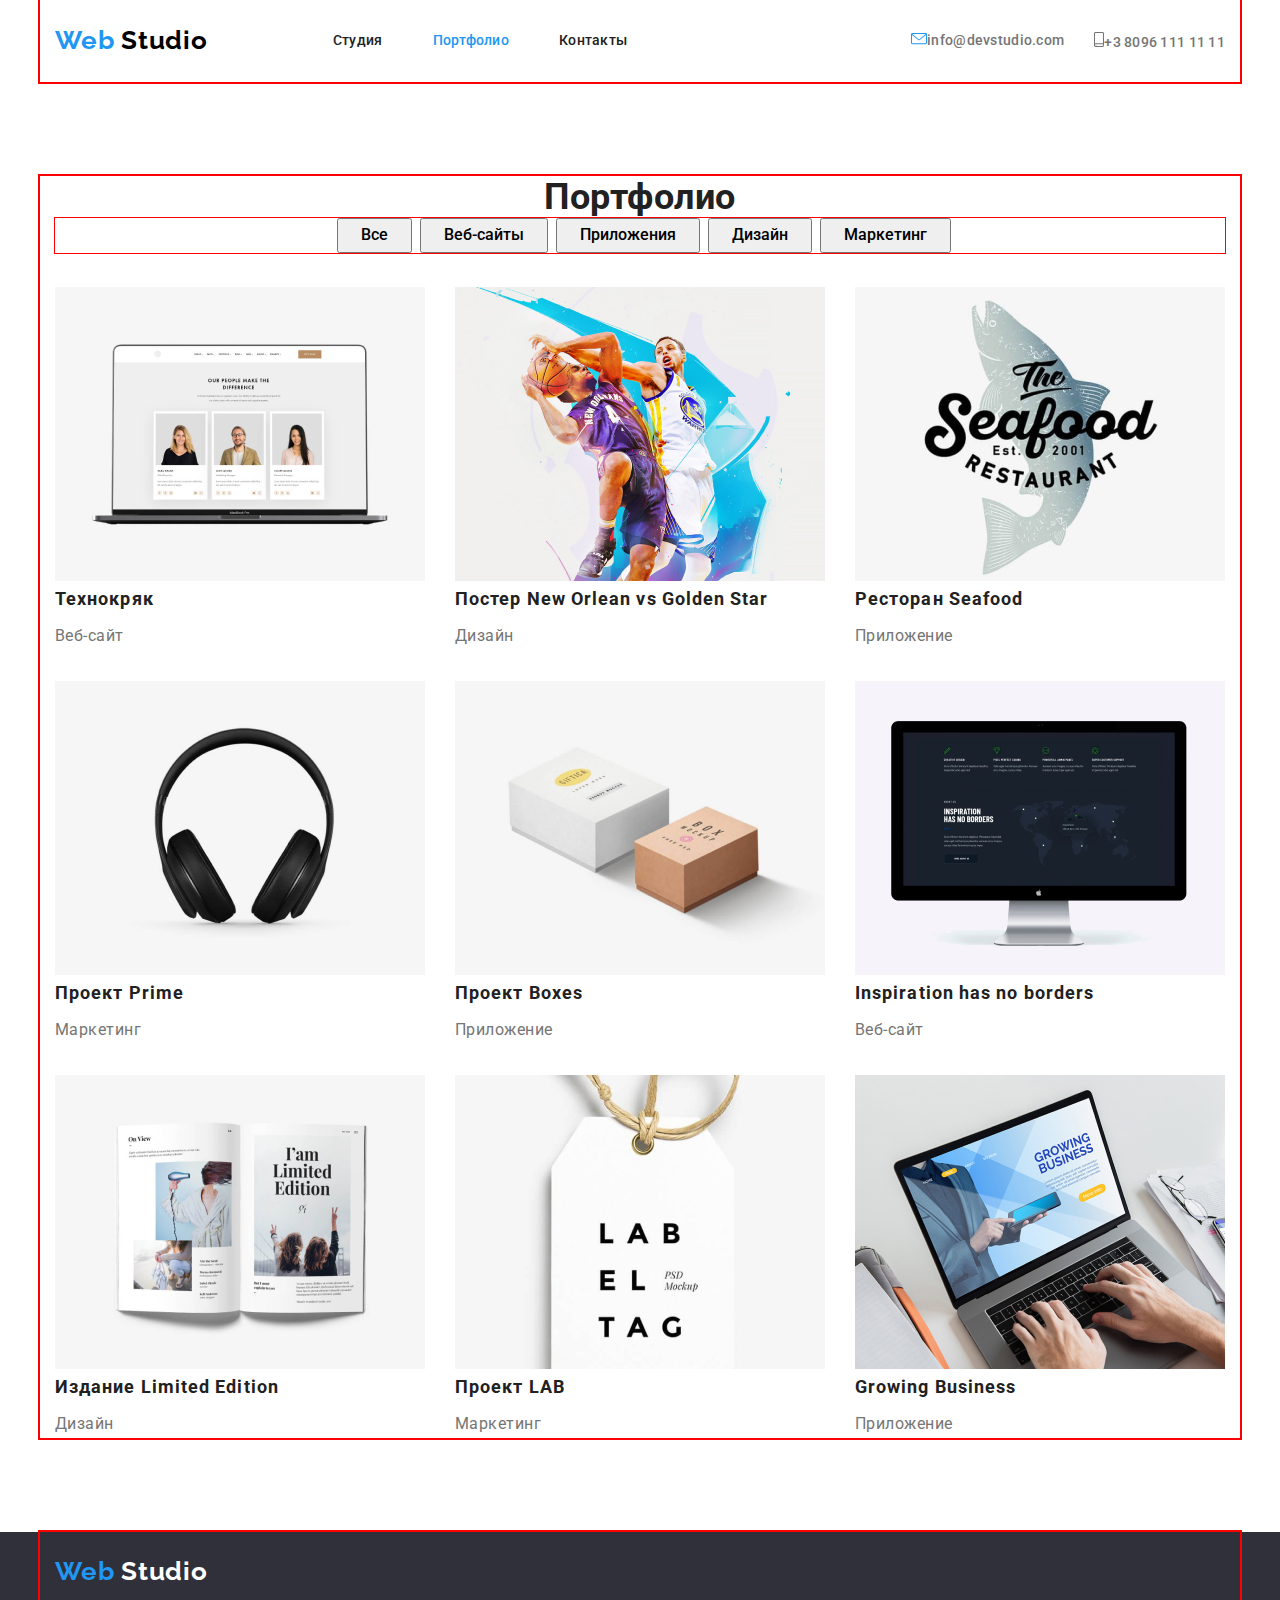
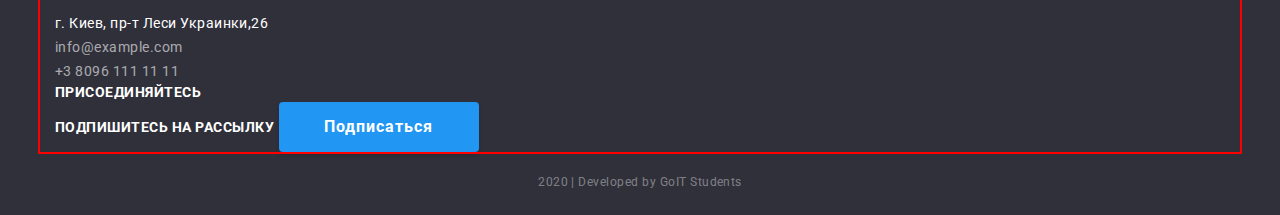
==== portfolio.html @ f2bb70b3 "flex-up-to-footer" ====
<!DOCTYPE html>
<html lang="en">
  <head>
    <meta charset="UTF-8" />
    <meta name="viewport" content="width=device-width, initial-scale=1.0" />
    <title>Portfolio</title>
    <link
      href="https://fonts.googleapis.com/css2?family=Raleway:wght@700&family=Roboto:wght@400;500;700;900&display=swap"
      rel="stylesheet"
    />
    <link
      rel="stylesheet"
      href="https://cdnjs.cloudflare.com/ajax/libs/modern-normalize/0.6.0/modern-normalize.min.css"
    />
    <link rel="stylesheet" href="./css/styles.css" />
  </head>
  <body class="page">
    <!--Header-->
    <header>
      <nav class="container main-nav section">
        <a href="./" class="logo">
          <span class="logo-blue">Web</span>
          <span class="logo-black">Studio</span></a
        >
        <ul class="site-nav">
          <li class="item"><a href="./index.html" class="link">Студия</a></li>
          <li class="item">
            <a href="./portfolio.html" class="link current">Портфолио</a>
          </li>
          <li class="item"><a href="" class="link">Контакты</a></li>
        </ul>
        <ul class="auth-nav list">
          <li class="item">
            <a href="mailto:info@devstudio.com" class="link"
              ><img
                src="./img/envelope.svg"
                alt="envepole"
              />info@devstudio.com</a
            >
          </li>
          <li class="item">
            <a href="tel:+380961111111" class="link"
              ><img src="./img/smartphone.svg" alt="smartphone" />+3 8096 111 11
              11</a
            >
          </li>
        </ul>
      </nav>
    </header>
    <main>
      <section class="section">
        <div class="container">
          <h1 class="section-title hidden-title">Портфолио</h1>
          <!--Фильтр-->
          <div class="filter">
            <ul class="list filter-list">
              <li class="filter-list-item">
                <button class="button-portfolio" type="button">Все</button>
              </li>
              <li class="filter-list-item">
                <button class="button-portfolio" type="button">
                  Веб-сайты
                </button>
              </li>
              <li class="filter-list-item">
                <button class="button-portfolio" type="button">
                  Приложения
                </button>
              </li>
              <li class="filter-list-item">
                <button class="button-portfolio" type="button">Дизайн</button>
              </li>
              <li class="filter-list-item">
                <button class="button-portfolio" type="button">
                  Маркетинг
                </button>
              </li>
            </ul>
          </div>

          <!--Проекты-->

          <ul class="list flex-box">
            <li class="flex-element">
              <a class="none" href=""
                ><img
                  class="img"
                  src="./img/technokryak.jpg"
                  alt="Веб-сайт Технокряк"
                  width="370"
                  height="294"
                />
                <h2 class="list-title">Технокряк</h2>
                <p class="slide-description">Веб-сайт</p>

                <p class="slide-text">
                  Технокряк это современная площадка распространения
                  коронавируса. Компании используют эту платформу для цифрового
                  шпионажа и атак на защищённые сервера конкурентов.
                </p>
              </a>
            </li>
            <li class="flex-element">
              <a class="none" href=""
                ><img
                  class="img"
                  src="./img/golden-star.jpg"
                  alt="Дизайн постера New Orlean vs
                                  Golden Star"
                  width="370"
                  height="294"
                />
                <h2 class="list-title">Постер New Orlean vs Golden Star</h2>
                <p class="slide-description">Дизайн</p>
                <p class="slide-text">
                  Технокряк это современная площадка распространения
                  коронавируса. Компании используют эту платформу для цифрового
                  шпионажа и атак на защищённые сервера конкурентов.
                </p>
              </a>
            </li>
            <li class="flex-element">
              <a class="none" href=""
                ><img
                  class="img"
                  src="./img/seafood.jpg"
                  alt="Приложение для ресторана 
                                  Seafood"
                  width="370"
                  height="294"
                />
                <h2 class="list-title">Ресторан Seafood</h2>
                <p class="slide-description">Приложение</p>
                <p class="slide-text">
                  Технокряк это современная площадка распространения
                  коронавируса. Компании используют эту платформу для цифрового
                  шпионажа и атак на защищённые сервера конкурентов.
                </p>
              </a>
            </li>
            <li class="flex-element">
              <a class="none" href=""
                ><img
                  class="img"
                  src="./img/prime.jpg"
                  alt="Маркетинг для проекта Prime"
                  width="370"
                  height="294"
                />
                <h2 class="list-title">Проект Prime</h2>
                <p class="slide-description">Маркетинг</p>
                <p class="slide-text">
                  Технокряк это современная площадка распространения
                  коронавируса. Компании используют эту платформу для цифрового
                  шпионажа и атак на защищённые сервера конкурентов.
                </p>
              </a>
            </li>
            <li class="flex-element">
              <a class="none" href=""
                ><img
                  class="img"
                  src="./img/boxes.jpg"
                  alt="Приложение Boxes"
                  width="370"
                  height="294"
                />
                <h2 class="list-title">Проект Boxes</h2>
                <p class="slide-description">Приложение</p>
                <p class="slide-text">
                  Технокряк это современная площадка распространения
                  коронавируса. Компании используют эту платформу для цифрового
                  шпионажа и атак на защищённые сервера конкурентов.
                </p>
              </a>
            </li>
            <li class="flex-element">
              <a class="none" href=""
                ><img
                  class="img"
                  src="./img/inspiration.jpg"
                  alt="Веб-сайт Inspiration has no
                                borders"
                  width="370"
                  height="294"
                />
                <h2 class="list-title">Inspiration has no borders</h2>
                <p class="slide-description">Веб-сайт</p>
                <p class="slide-text">
                  Технокряк это современная площадка распространения
                  коронавируса. Компании используют эту платформу для цифрового
                  шпионажа и атак на защищённые сервера конкурентов.
                </p>
              </a>
            </li>
            <li class="flex-element">
              <a class="none" href=""
                ><img
                  class="img"
                  src="./img/limited-edition.jpg"
                  alt="Дизайн издания Limited
                                Edition"
                  width="370"
                  height="294"
                />
                <h2 class="list-title">Издание Limited Edition</h2>
                <p class="slide-description">Дизайн</p>
                <p class="slide-text">
                  Технокряк это современная площадка распространения
                  коронавируса. Компании используют эту платформу для цифрового
                  шпионажа и атак на защищённые сервера конкурентов.
                </p>
              </a>
            </li>
            <li class="flex-element">
              <a class="none" href=""
                ><img
                  class="img"
                  src="./img/lab.jpg"
                  alt="Маркетинг проекта LAB"
                  width="370"
                  height="294"
                />
                <h2 class="list-title">Проект LAB</h2>
                <p class="slide-description">Маркетинг</p>
                <p class="slide-text">
                  Технокряк это современная площадка распространения
                  коронавируса. Компании используют эту платформу для цифрового
                  шпионажа и атак на защищённые сервера конкурентов.
                </p>
              </a>
            </li>
            <li class="flex-element">
              <a class="none" href=""
                ><img
                  class="img"
                  src="./img/growing-business.jpg"
                  alt="Приложение Growing
                                Busines"
                  width="370"
                  height="294"
                />
                <h2 class="list-title">Growing Business</h2>
                <p class="slide-description">Приложение</p>
                <p class="slide-text">
                  Технокряк это современная площадка распространения
                  коронавируса. Компании используют эту платформу для цифрового
                  шпионажа и атак на защищённые сервера конкурентов.
                </p>
              </a>
            </li>
          </ul>
        </div>
      </section>
    </main>
    <footer class="footer">
      <div class="container small-margin">
        <ul class="list">
          <li>
            <a class="logo none" href="./">
              <span class="logo-blue">Web</span>
              <span class="logo-white">Studio</span></a
            >
          </li>
          <li>
            <address class="address">г. Киев, пр-т Леси Украинки,26</address>
          </li>
          <li>
            <a href="mailto:info@example.com" class="link-in-footer"
              >info@example.com</a
            >
          </li>
          <li>
            <a href="tel:+380961111111" class="link-in-footer"
              >+3 8096 111 11 11</a
            >
          </li>
        </ul>

        <ul class="list">
          <li><b class="footer-list-title">Присоединяйтесь</b></li>
          <li>
            <ul class="list">
              <li><a href="" aria-label="Instagramm link"></a></li>
              <li><a href="" aria-label="Twitter link"></a></li>
              <li><a href="" aria-label="Facebook link"></a></li>
              <li><a href="" aria-label="linkedin link"></a></li>
            </ul>
          </li>
        </ul>
        <b class="footer-list-title">Подпишитесь на рассылку</b>

        <a href="" class="button">Подписаться</a>
      </div>
      <p class="footer-footer">2020 &verbar; Developed by GoIT Students</p>
    </footer>
  </body>
</html>
---- css/styles.css ----
/* html {
  box-sizing: border-box;
}
*,
*::before,
*::after {
  box-sizing: inherit;
} */

/*заголовки цвет color: #212121;*/
/*абзацы цвет текста color: #757575;*/
/*основной акцент color: #2196F3;*/
/* вторичный цвет фона #F5F4FA */
/*в футере (+чем мы занимаемся) основной  color: #FFFFFF;*/
/*цвет ссылок в футере color: rgba(255, 255, 255, 0.6);*/
/*футер футера text color: rgba(255, 255, 255, 0.4);*/
/*footer background #2F303A;*/
/* conteiner width 1200 */
/* gutter 30 */

:root {
  --main-text-color: #757575;
  --title-text-color: #212121;
  --accent-color: #2196f3;
  --dark-background-main-color: rgba(255, 255, 255, 0.6);
  --link-in-footer-color: rgba(255, 255, 255, 0.6);
  --footer-footer-color: rgba(255, 255, 255, 0.4);
  --white-color: #ffffff;
  --footer-background: #2f303a;
  --sec-bg-color: #f5f4fa;
}

/*оформление списков*/
.list {
  margin: 0;
  padding: 0;
  list-style: none;
}
.container {
  width: 1200px;
  margin-left: auto;
  margin-right: auto;
  padding-left: 15px;
  padding-right: 15px;
  outline: 2px solid red;
}
.section {
  margin-bottom: 94px;
}
.container.small-margin {
  margin-bottom: 18px;
}
.page {
  background-color: var(--white-color);
  color: var(--main-text-color);
  font-family: Roboto, sans-serif;
  letter-spacing: 0.03em;
}
.section.sec-bg-color {
  background-color: var(--sec-bg-color);
}

/*ссылка без подчекркивания*/
/*a {
  text-decoration: none;
  color: inherit;
}*/


/* Header */
.main-nav {
  display: flex;
  align-items: center;
  
}
/*logo*/
.logo {
  display: block;
  padding-top: 24px;
  padding-bottom: 24px;
 
  font-family: Raleway, sans-serif;
  font-weight: 700;
  font-size: 26px;
  line-height: 1.2;
  letter-spacing: 0.03em;
  text-decoration: none;
}
.logo-blue {
  color: var(--accent-color);
}
.logo-black {
  color: #000000;
}
.logo-white {
  color: var(--white-color);
}
.logo-black:hover,
.logo-black:focus,
.logo-white:hover,
.logo-white:focus,
.link-in-footer:hover,
.link-in-footer:focus {
  color: var(--accent-color);
}
.logo-blue:hover,
.logo-blue:focus {
  color: #000000;
}

/*nav*/

.site-nav {
  display:flex;
  list-style: none;
  margin-left: 85px;
  margin-top: 0px;
  margin-bottom: 0px;
  }
.site-nav .item + .item {
  margin-left: 50px;
   
}
.site-nav .link {
  display: block;
  padding-top: 32px;
  padding-bottom: 32px;
 

  color: var(--title-text-color);
  font-weight: 500;
  font-size: 14px;
  line-height: 1.14;
  letter-spacing: 0.02em;
  text-decoration: none;
 }

.auth-nav {
  display: flex;
  margin-left: auto;
  
}
.auth-nav .item + .item {
  margin-left: 30px;
}
.auth-nav .link {
  display: block;
  padding-top: 32px;
  padding-bottom: 32px;

  color: var(--main-text-color);
  font-weight: 500;
  font-size: 14px;
  line-height: 1.14x;
  letter-spacing: 0.02em;
  text-decoration: none;
}
.site-nav .link:hover,
.site-nav .link:focus,
.auth-nav .link:hover,
.auth-nav .link:focus {
  color: var(--accent-color);
}
.site-nav .link.current {
  color: var(--accent-color);
}

/*footer*/
.footer {
  background-color: var(--footer-background);
}
.address {
  color: var(--white-color);
  font-size: 14px;
  line-height: 1.71;
  font-style: inherit;
}
.link-in-footer {
  color: var(--link-in-footer-color);
  font-size: 14px;
  line-height: 1.71;
  text-decoration: none;
}
.footer-list-title {
  color: var(--white-color);
  font-weight: 700;
  font-size: 14px;
  line-height: 1.14;
  text-transform: uppercase;
}
.footer-footer {
  margin-top: 0;
  margin-bottom: 0;
  padding-bottom: 21px;

  color: var(--footer-footer-color);
  font-size: 12px;
  line-height: 2;
  text-align: center;
}

/* img */
.img {  
  display: block
}

/*Стили для index.html*/

/*hero*/
.hero {
  text-align: center;
}
.hero-title {
  margin-top: 0;
  margin-bottom: 30px;

  color: var(--white-color);
  font-weight: 900;
  font-size: 44px;
  line-height: 1.36;
  letter-spacing: 0.06em;
  text-transform: uppercase;
  background-color: gray;
}
/*Кнопка*/
.button {
  display: inline-block;
  border-radius: 4px;
  padding: 10px 32px;
  min-width: 200px;

  color: var(--white-color);
  background-color: var(--accent-color);
  box-shadow: 0px 4px 4px rgba(0, 0, 0, 0.15);
  font-weight: 700;
  font-size: 16px;
  line-height: 1.87;
  text-align: center;
  letter-spacing: 0.06em;
  text-decoration: none;
}
.button:hover {
  color: var(--accent-color);
  background-color: var(--white-color);
}

/*section*/
.section-title {
  margin-top: 0;
  margin-bottom: 50px;

  color: var(--title-text-color);
  font-weight: 700;
  font-size: 36px;
  line-height: 1.17;
  text-align: center;

}
 .hidden-title {
    margin-bottom: 0;
}
/*features*/
.features {
  display: flex;
  
}
.features-item {
  margin-right: 30px;
 }

.features :last-child {
  margin-right: 0;
}


.features img {
  display: inline-block;
  padding-bottom: 30px;
}
.features-title {
  margin-top: 0;
  margin-bottom: 10px;

  color: var(--title-text-color);
  font-weight: 700;
  font-size: 14px;
  line-height: 1.14;
  text-transform: uppercase;
}
.text {
  margin-top: 0;
  margin-bottom: 0;

  font-size: 14px;
  line-height: 1.71;
}
/*чем мы занимаемся*/
.projects {
  display: flex;
  }
.projects >.item {
  margin-right: 30px;
}
.projects>.item:last-child {
  margin-right: 0;
}
.description {
  margin-top: 0;
  margin-bottom: 0;

  color: var(--white-color);
  background-color: grey;
  font-weight: 700;
  font-size: 14px;
  line-height: 1.14x;
  text-align: center;
  text-transform: uppercase;
}

/*наша команда*/
.team {
  display: flex;
}
.team>.item {
  margin-right: 30px;
  margin-bottom: 94px;
  background-color: #fff;
}
.team>.item:last-child {
  margin-right: 0;
}

/* social-networks */

.social-networks {
  display: flex;
  justify-content: center;
}
.social-networks >.icons {
  margin-right: 10px;
} 
.social-networks >.icons :last-child {
  margin-right: 0;
}
.section-subtitle {
  margin-top: 30px;
  margin-bottom: 10px;

  color: var(--title-text-color);
  font-weight: 500;
  font-size: 16px;
  line-height: 1.19;
  text-align: center;
}
.section-text {
  margin-top: 0;
  margin-bottom: 16px;

  font-weight: 400;
  font-size: 16px;
  line-height: 1.19;
  text-align: center;
}

/* Clients */
.clients {
  display: flex;
}
.clients >.item {
  margin-right: 30px;
}

.clients >.item :last-child {
  margin-right: 0;
}

/*Стили для Портфолио*/
/* .hidden-title {
  color: var(--white-color); */
}

.filter { 
  
  /* width: 611px; */
 
   }

.filter-list {
  display: flex;
  justify-content: center;
   
  color: var(--title-text-color);
  font-weight: 500;
  font-size: 16px;
  line-height: 1.62;
  text-align: center;
  margin-left: auto;
  margin-right: auto;
  margin-bottom: 34px;
  outline: 1px solid red;

}

.filter-list-item {
  margin-left: 8px;
}
.filter-list-item: :not(:last-child) {
  margin-right: 0;
}

.flex-box {
  display: flex;
  flex-wrap: wrap;

}
 .flex-element {
   width: 370px;
   margin-right: 30px;
   margin-bottom: 30px;

 }

 .flex-element:nth-child(3n) {
   margin-right: 0;
 }

 .flex-element:nth-last-child(-n + 3) {
   margin-bottom: 0;
 }
.list-title {
  color: var(--title-text-color);
  font-weight: 700;
  font-size: 18px;
  line-height: 2;
  letter-spacing: 0.06em;
  text-decoration: none;
  margin-top: 0px;
  margin-bottom: 4px;
}
.slide-description {
  color: var(--main-text-color);
  font-size: 16px;
  line-height: 1.87;
  text-decoration: none;
  margin-top: 0px;
  margin-bottom: 0px;
}
.slide-text {
  color: var(--white-color);
  font-size: 18px;
  line-height: 1.56;
  text-decoration: none;
  background: rgba(33, 150, 243, 0.9);
  margin-top: 0px;
  margin-bottom: 0px;
  padding: 63px 24px;
  display: none;
}
.none {
  text-decoration: none;
 }
.button-portfolio {
  display: inline-block;

  font-weight: 500;
  font-size: 16px;
  line-height: 1.16;
  padding: 6px 22px;
  min-width: 73px;
  text-align: center;
}
.button-portfolio:hover,
.button-portfolio:focus {
  background-color: var(--accent-color);
  color: var(--white-color);
}
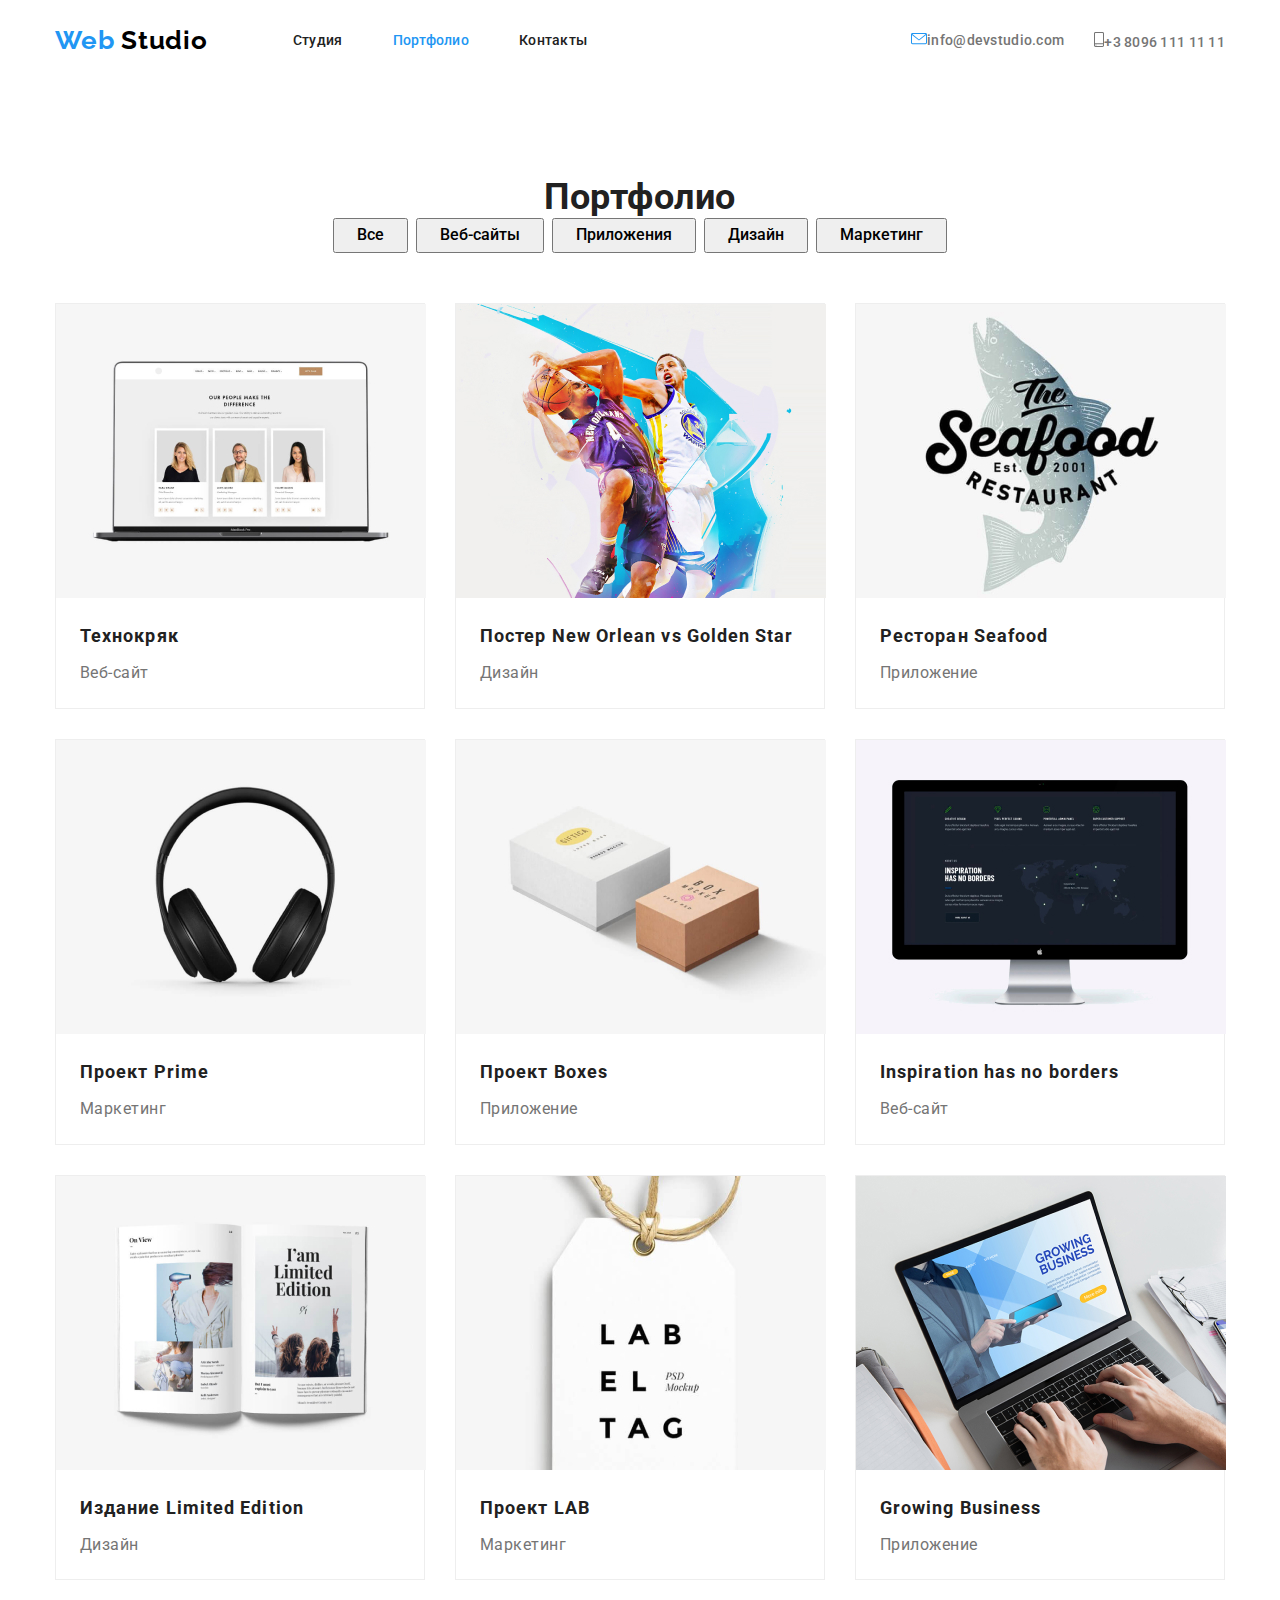
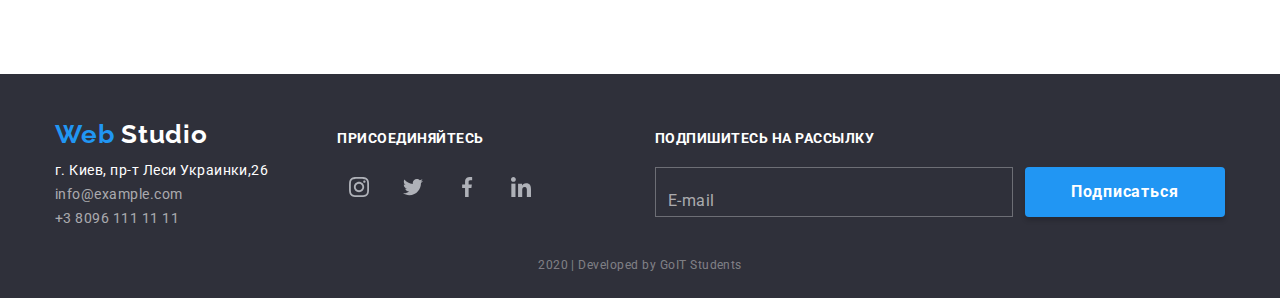
==== commit 0c8c4d51: "flex-portfolio-and-footer" ====
--- a/portfolio.html
+++ b/portfolio.html
@@ -257,7 +257,7 @@
       <div class="container small-margin">
         <ul class="list">
           <li>
-            <a class="logo none" href="./">
+            <a class="logo none footer-logo" href="./">
               <span class="logo-blue">Web</span>
               <span class="logo-white">Studio</span></a
             >
@@ -277,20 +277,41 @@
           </li>
         </ul>
 
-        <ul class="list">
+        <ul class="list join">
           <li><b class="footer-list-title">Присоединяйтесь</b></li>
           <li>
-            <ul class="list">
-              <li><a href="" aria-label="Instagramm link"></a></li>
-              <li><a href="" aria-label="Twitter link"></a></li>
-              <li><a href="" aria-label="Facebook link"></a></li>
-              <li><a href="" aria-label="linkedin link"></a></li>
+            <ul class="list social-networks">
+              <li class="icons">
+                <a href="" aria-label="Instagramm link"
+                  ><img src="./img/instagram.svg" alt="instagram"
+                /></a>
+              </li>
+              <li class="icons">
+                <a href="" aria-label="Twitter link"
+                  ><img src="./img/twitter.svg" alt="twitter" />
+                </a>
+              </li>
+              <li class="icons">
+                <a href="" aria-label="Facebook link"
+                  ><img src="./img/facebook.svg" alt="facebook" />
+                </a>
+              </li>
+              <li class="icons">
+                <a href="" aria-label="linkedin link"
+                  ><img src="./img/linkedin.svg" alt="linkedin"
+                /></a>
+              </li>
             </ul>
           </li>
         </ul>
-        <b class="footer-list-title">Подпишитесь на рассылку</b>
-
-        <a href="" class="button">Подписаться</a>
+
+        <div class="subscription">
+          <b class="footer-list-title">Подпишитесь на рассылку</b>
+          <div class="sub-field">
+            <a href="" class="e-mail">E-mail</a>
+            <a href="" class="button">Подписаться</a>
+          </div>
+        </div>
       </div>
       <p class="footer-footer">2020 &verbar; Developed by GoIT Students</p>
     </footer>
--- a/css/styles.css
+++ b/css/styles.css
@@ -42,14 +42,12 @@
   margin-right: auto;
   padding-left: 15px;
   padding-right: 15px;
-  outline: 2px solid red;
+  /* outline: 2px solid red; */
 }
 .section {
   margin-bottom: 94px;
 }
-.container.small-margin {
-  margin-bottom: 18px;
-}
+
 .page {
   background-color: var(--white-color);
   color: var(--main-text-color);
@@ -116,6 +114,7 @@
   margin-left: 85px;
   margin-top: 0px;
   margin-bottom: 0px;
+  padding-left: 0;
   }
 .site-nav .item + .item {
   margin-left: 50px;
@@ -166,6 +165,22 @@
 }
 
 /*footer*/
+.container.small-margin {
+  display: flex;
+  margin-bottom: 18px;
+}
+.footer-logo {
+  padding-top: 45px;
+  padding-bottom: 8px;
+}
+.join {
+  margin-left: 69px;
+  margin-top: 57px;
+}
+.subscription{
+  margin-left: auto;
+  margin-top: 57px;
+}
 .footer {
   background-color: var(--footer-background);
 }
@@ -182,12 +197,30 @@
   text-decoration: none;
 }
 .footer-list-title {
+  display: block;
+  margin-bottom: 20px;
   color: var(--white-color);
   font-weight: 700;
   font-size: 14px;
   line-height: 1.14;
   text-transform: uppercase;
 }
+.e-mail {
+display: block;
+width: 358px;
+height: 50px;
+padding: 18px 12px;
+margin-right: 12px;
+text-decoration: none;
+color: rgba(255, 255, 255, 0.6);
+font-family: Roboto;
+font-size: 16px;
+line-height: 1.87;
+border: 1px solid rgba(255, 255, 255, 0.3);
+}
+.sub-field {
+  display: flex;
+  }
 .footer-footer {
   margin-top: 0;
   margin-bottom: 0;
@@ -318,6 +351,9 @@
 }
 
 /*наша команда*/
+.section.sec-bg-color>.container>.section-title {
+  padding-top: 94px;
+}
 .team {
   display: flex;
 }
@@ -331,10 +367,18 @@
 }
 
 /* social-networks */
-
+.icons {
+  display: flex;
+  justify-content: center;
+  align-items: center;
+  width: 44px;
+  height: 44px;
+  border-radius: 50%;
+}
 .social-networks {
   display: flex;
   justify-content: center;
+  padding-bottom: 24px;
 }
 .social-networks >.icons {
   margin-right: 10px;
@@ -343,8 +387,9 @@
   margin-right: 0;
 }
 .section-subtitle {
-  margin-top: 30px;
-  margin-bottom: 10px;
+  margin: 0;
+  padding-top: 30px;
+  padding-bottom: 10px;
 
   color: var(--title-text-color);
   font-weight: 500;
@@ -353,8 +398,8 @@
   text-align: center;
 }
 .section-text {
-  margin-top: 0;
-  margin-bottom: 16px;
+  margin: 0;
+  padding-bottom: 16px;
 
   font-weight: 400;
   font-size: 16px;
@@ -375,6 +420,8 @@
 }
 
 /*Стили для Портфолио*/
+
+
 /* .hidden-title {
   color: var(--white-color); */
 }
@@ -382,8 +429,7 @@
 .filter { 
   
   /* width: 611px; */
- 
-   }
+ }
 
 .filter-list {
   display: flex;
@@ -396,16 +442,13 @@
   text-align: center;
   margin-left: auto;
   margin-right: auto;
-  margin-bottom: 34px;
-  outline: 1px solid red;
-
-}
-
-.filter-list-item {
+  margin-bottom: 50px;
+  /* outline: 1px solid red; */
+
+}
+
+.filter-list-item:not(:first-child) {
   margin-left: 8px;
-}
-.filter-list-item: :not(:last-child) {
-  margin-right: 0;
 }
 
 .flex-box {
@@ -417,11 +460,13 @@
    width: 370px;
    margin-right: 30px;
    margin-bottom: 30px;
+   border: 1px solid #EEEEEE;
 
  }
 
  .flex-element:nth-child(3n) {
    margin-right: 0;
+   
  }
 
  .flex-element:nth-last-child(-n + 3) {
@@ -436,6 +481,10 @@
   text-decoration: none;
   margin-top: 0px;
   margin-bottom: 4px;
+  margin-left: 24px;
+}
+.flex-element .list-title {
+  margin-top: 20px;
 }
 .slide-description {
   color: var(--main-text-color);
@@ -443,7 +492,8 @@
   line-height: 1.87;
   text-decoration: none;
   margin-top: 0px;
-  margin-bottom: 0px;
+  margin-bottom: 20px;
+  margin-left: 24px;
 }
 .slide-text {
   color: var(--white-color);
@@ -453,7 +503,7 @@
   background: rgba(33, 150, 243, 0.9);
   margin-top: 0px;
   margin-bottom: 0px;
-  padding: 63px 24px;
+  padding: 63px 24px;   
   display: none;
 }
 .none {
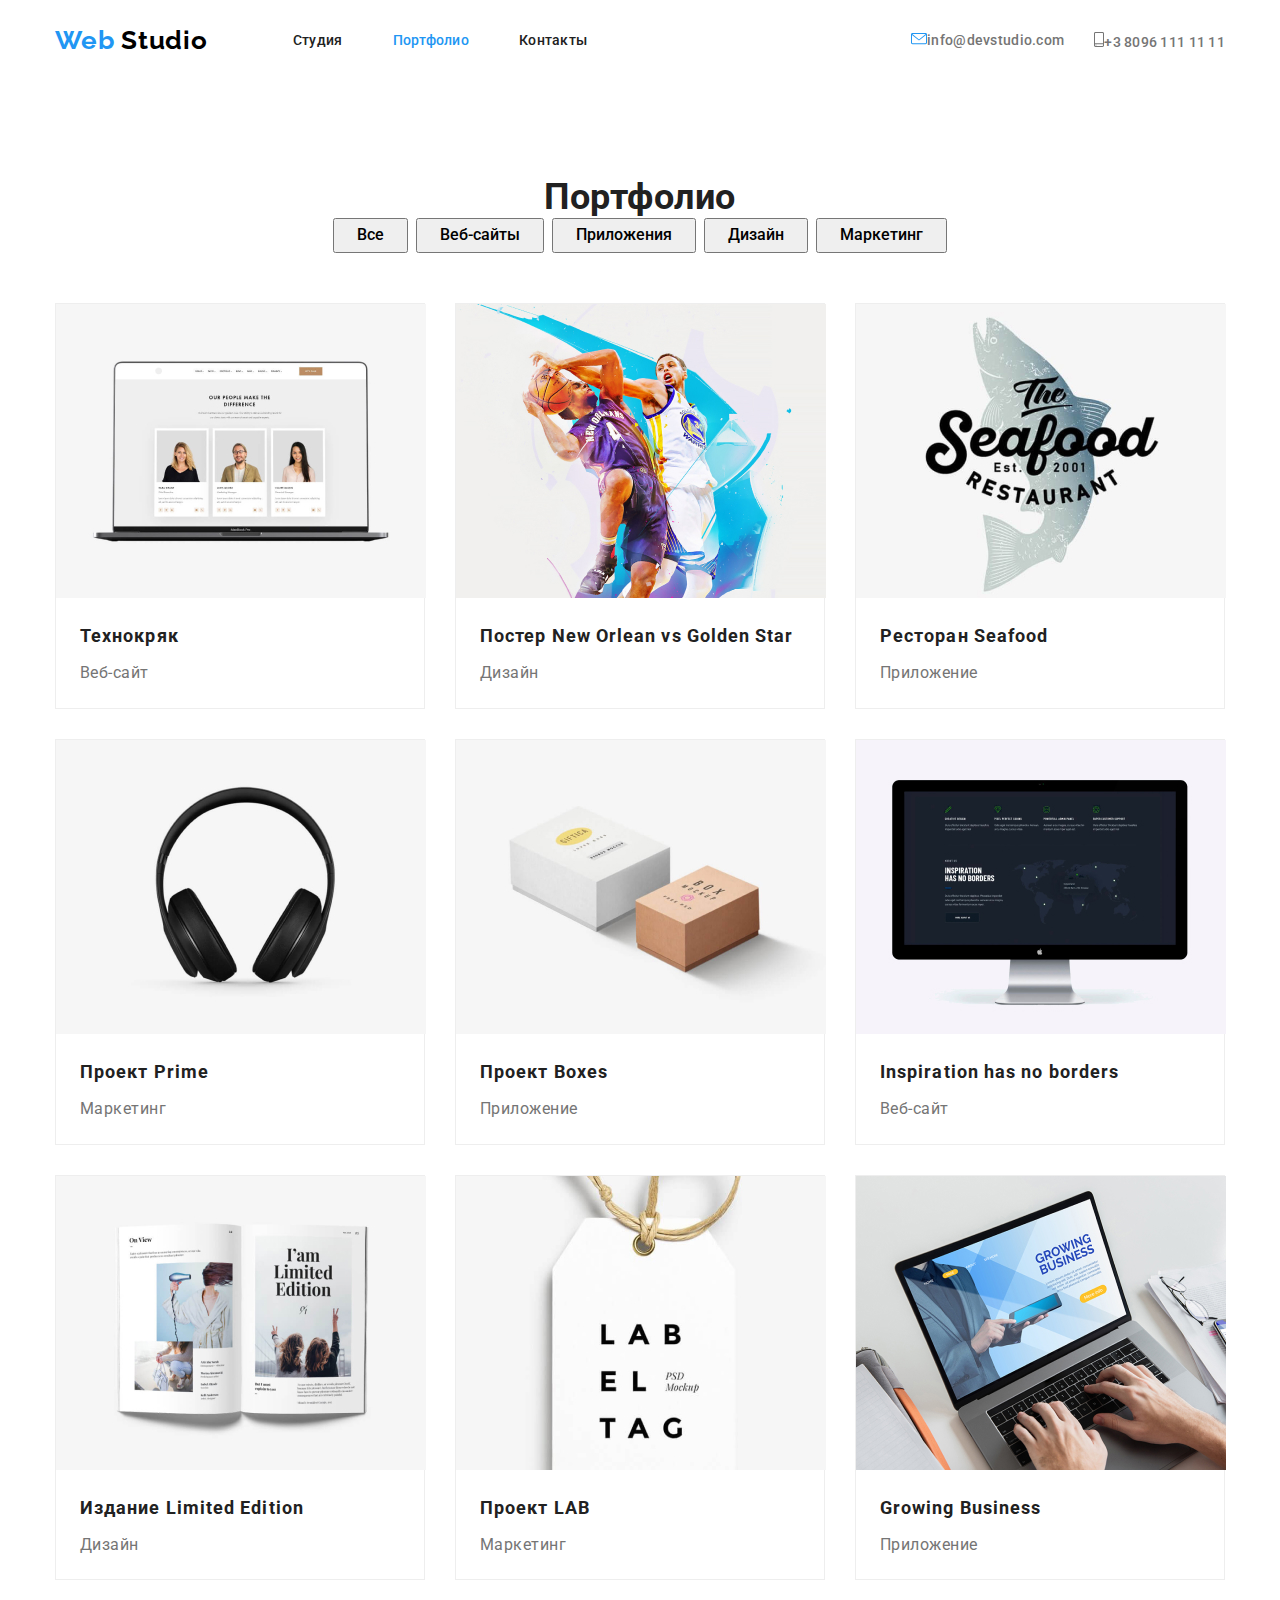
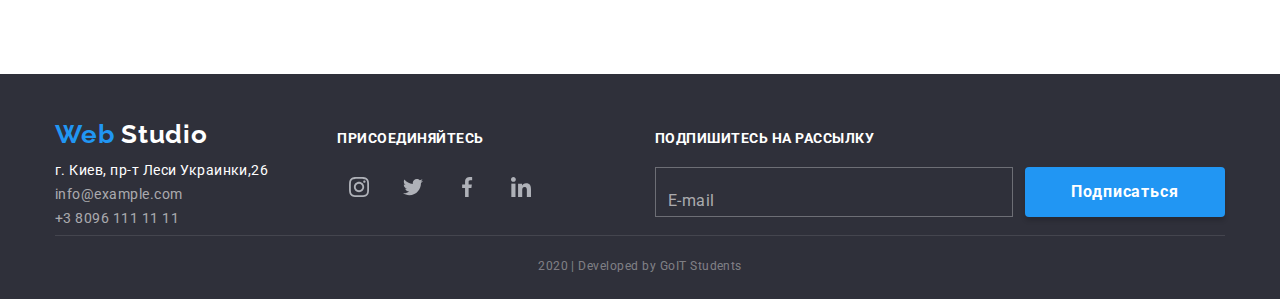
==== commit 283bb5c0: "footer-corection-blocks" ====
--- a/portfolio.html
+++ b/portfolio.html
@@ -17,7 +17,7 @@
   <body class="page">
     <!--Header-->
     <header>
-      <nav class="container main-nav section">
+      <nav class="container main-nav">
         <a href="./" class="logo">
           <span class="logo-blue">Web</span>
           <span class="logo-black">Studio</span></a
@@ -254,7 +254,7 @@
       </section>
     </main>
     <footer class="footer">
-      <div class="container small-margin">
+      <div class="container small-footer">
         <ul class="list">
           <li>
             <a class="logo none footer-logo" href="./">
@@ -313,7 +313,9 @@
           </div>
         </div>
       </div>
-      <p class="footer-footer">2020 &verbar; Developed by GoIT Students</p>
+      <div class="container">
+        <p class="copyright">2020 &verbar; Developed by GoIT Students</p>
+      </div>
     </footer>
   </body>
 </html>
--- a/css/styles.css
+++ b/css/styles.css
@@ -45,7 +45,9 @@
   /* outline: 2px solid red; */
 }
 .section {
-  margin-bottom: 94px;
+  padding-bottom: 94px;
+  padding-top: 94px;
+ 
 }
 
 .page {
@@ -165,9 +167,9 @@
 }
 
 /*footer*/
-.container.small-margin {
-  display: flex;
-  margin-bottom: 18px;
+.container.small-footer {
+  display: flex;
+  
 }
 .footer-logo {
   padding-top: 45px;
@@ -221,15 +223,17 @@
 .sub-field {
   display: flex;
   }
-.footer-footer {
+.copyright {
   margin-top: 0;
   margin-bottom: 0;
   padding-bottom: 21px;
+  padding-top: 18px;
 
   color: var(--footer-footer-color);
   font-size: 12px;
   line-height: 2;
   text-align: center;
+  border-top:  1px solid rgba(255, 255, 255, 0.1);
 }
 
 /* img */
@@ -280,7 +284,9 @@
 /*section*/
 .section-title {
   margin-top: 0;
-  margin-bottom: 50px;
+  margin-bottom: 0  ;
+  padding-bottom: 50px;
+ 
 
   color: var(--title-text-color);
   font-weight: 700;
@@ -290,7 +296,11 @@
 
 }
  .hidden-title {
-    margin-bottom: 0;
+   margin: 0;
+   padding: 0;
+}
+.section.no-padding-bottom {
+  padding-bottom: 0;
 }
 /*features*/
 .features {
@@ -337,6 +347,7 @@
 .projects>.item:last-child {
   margin-right: 0;
 }
+
 .description {
   margin-top: 0;
   margin-bottom: 0;
@@ -351,15 +362,13 @@
 }
 
 /*наша команда*/
-.section.sec-bg-color>.container>.section-title {
-  padding-top: 94px;
-}
+
 .team {
   display: flex;
 }
 .team>.item {
   margin-right: 30px;
-  margin-bottom: 94px;
+  /* margin-bottom: 94px; */
   background-color: #fff;
 }
 .team>.item:last-child {
@@ -374,6 +383,10 @@
   width: 44px;
   height: 44px;
   border-radius: 50%;
+}
+.icons:hover,
+.icons:focus {
+  background-color: var(--accent-color);
 }
 .social-networks {
   display: flex;
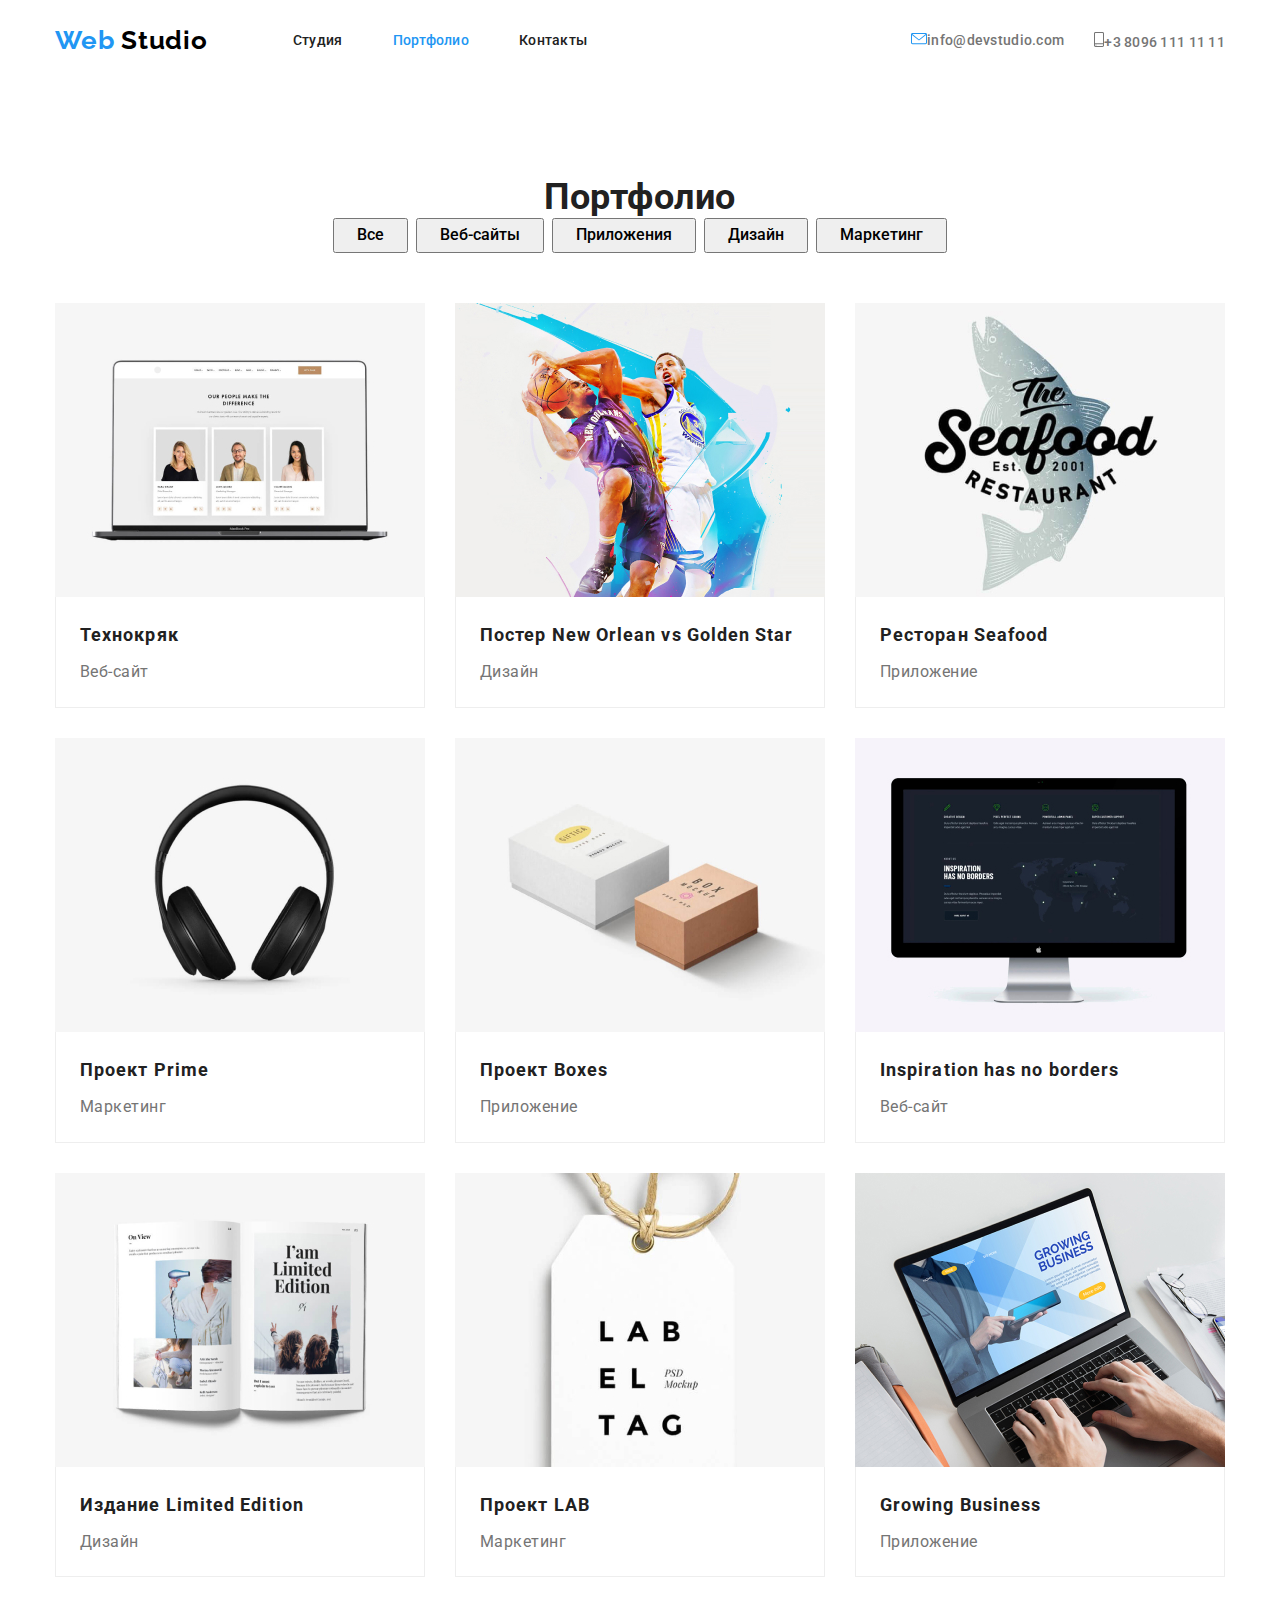
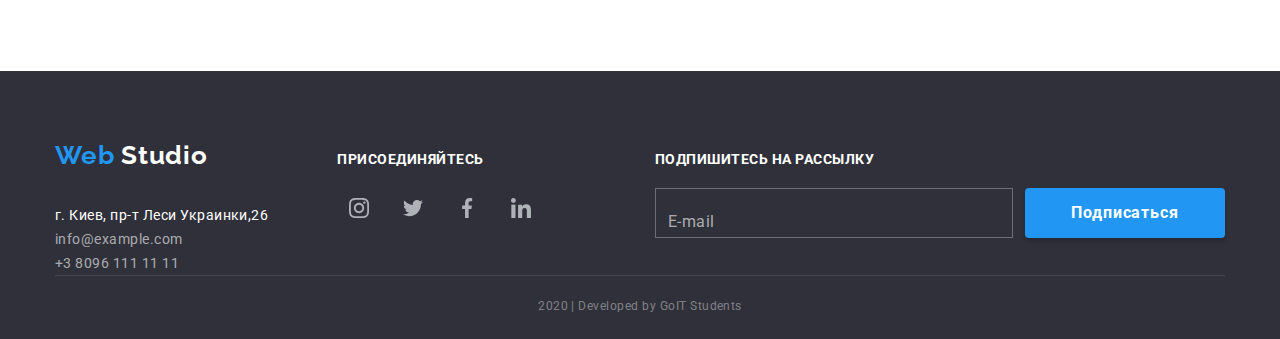
==== commit bc4c5dfb: "margin-padding" ====
--- a/portfolio.html
+++ b/portfolio.html
@@ -90,8 +90,10 @@
                   width="370"
                   height="294"
                 />
-                <h2 class="list-title">Технокряк</h2>
-                <p class="slide-description">Веб-сайт</p>
+                <div class="card-content">
+                  <h2 class="list-title">Технокряк</h2>
+                  <p class="slide-description">Веб-сайт</p>
+                </div>
 
                 <p class="slide-text">
                   Технокряк это современная площадка распространения
@@ -110,8 +112,10 @@
                   width="370"
                   height="294"
                 />
-                <h2 class="list-title">Постер New Orlean vs Golden Star</h2>
-                <p class="slide-description">Дизайн</p>
+                <div class="card-content">
+                  <h2 class="list-title">Постер New Orlean vs Golden Star</h2>
+                  <p class="slide-description">Дизайн</p>
+                </div>
                 <p class="slide-text">
                   Технокряк это современная площадка распространения
                   коронавируса. Компании используют эту платформу для цифрового
@@ -129,8 +133,10 @@
                   width="370"
                   height="294"
                 />
-                <h2 class="list-title">Ресторан Seafood</h2>
-                <p class="slide-description">Приложение</p>
+                <div class="card-content">
+                  <h2 class="list-title">Ресторан Seafood</h2>
+                  <p class="slide-description">Приложение</p>
+                </div>
                 <p class="slide-text">
                   Технокряк это современная площадка распространения
                   коронавируса. Компании используют эту платформу для цифрового
@@ -147,8 +153,10 @@
                   width="370"
                   height="294"
                 />
-                <h2 class="list-title">Проект Prime</h2>
-                <p class="slide-description">Маркетинг</p>
+                <div class="card-content">
+                  <h2 class="list-title">Проект Prime</h2>
+                  <p class="slide-description">Маркетинг</p>
+                </div>
                 <p class="slide-text">
                   Технокряк это современная площадка распространения
                   коронавируса. Компании используют эту платформу для цифрового
@@ -165,8 +173,10 @@
                   width="370"
                   height="294"
                 />
-                <h2 class="list-title">Проект Boxes</h2>
-                <p class="slide-description">Приложение</p>
+                <div class="card-content">
+                  <h2 class="list-title">Проект Boxes</h2>
+                  <p class="slide-description">Приложение</p>
+                </div>
                 <p class="slide-text">
                   Технокряк это современная площадка распространения
                   коронавируса. Компании используют эту платформу для цифрового
@@ -184,8 +194,10 @@
                   width="370"
                   height="294"
                 />
-                <h2 class="list-title">Inspiration has no borders</h2>
-                <p class="slide-description">Веб-сайт</p>
+                <div class="card-content">
+                  <h2 class="list-title">Inspiration has no borders</h2>
+                  <p class="slide-description">Веб-сайт</p>
+                </div>
                 <p class="slide-text">
                   Технокряк это современная площадка распространения
                   коронавируса. Компании используют эту платформу для цифрового
@@ -203,8 +215,10 @@
                   width="370"
                   height="294"
                 />
-                <h2 class="list-title">Издание Limited Edition</h2>
-                <p class="slide-description">Дизайн</p>
+                <div class="card-content">
+                  <h2 class="list-title">Издание Limited Edition</h2>
+                  <p class="slide-description">Дизайн</p>
+                </div>
                 <p class="slide-text">
                   Технокряк это современная площадка распространения
                   коронавируса. Компании используют эту платформу для цифрового
@@ -221,8 +235,10 @@
                   width="370"
                   height="294"
                 />
-                <h2 class="list-title">Проект LAB</h2>
-                <p class="slide-description">Маркетинг</p>
+                <div class="card-content">
+                  <h2 class="list-title">Проект LAB</h2>
+                  <p class="slide-description">Маркетинг</p>
+                </div>
                 <p class="slide-text">
                   Технокряк это современная площадка распространения
                   коронавируса. Компании используют эту платформу для цифрового
@@ -240,8 +256,10 @@
                   width="370"
                   height="294"
                 />
-                <h2 class="list-title">Growing Business</h2>
-                <p class="slide-description">Приложение</p>
+                <div class="card-content">
+                  <h2 class="list-title">Growing Business</h2>
+                  <p class="slide-description">Приложение</p>
+                </div>
                 <p class="slide-text">
                   Технокряк это современная площадка распространения
                   коронавируса. Компании используют эту платформу для цифрового
@@ -254,7 +272,7 @@
       </section>
     </main>
     <footer class="footer">
-      <div class="container small-footer">
+      <div class="container footer-content">
         <ul class="list">
           <li>
             <a class="logo none footer-logo" href="./">
--- a/css/styles.css
+++ b/css/styles.css
@@ -76,8 +76,8 @@
 /*logo*/
 .logo {
   display: block;
-  padding-top: 24px;
-  padding-bottom: 24px;
+  margin-top: 24px;
+  margin-bottom: 24px;
  
   font-family: Raleway, sans-serif;
   font-weight: 700;
@@ -167,21 +167,23 @@
 }
 
 /*footer*/
-.container.small-footer {
-  display: flex;
+.container.footer-content {
+  display: flex;
+  align-items: baseline;
+  padding-top: 45px;
   
 }
 .footer-logo {
-  padding-top: 45px;
+ padding-top: 0;
   padding-bottom: 8px;
 }
 .join {
   margin-left: 69px;
-  margin-top: 57px;
+ 
 }
 .subscription{
   margin-left: auto;
-  margin-top: 57px;
+  
 }
 .footer {
   background-color: var(--footer-background);
@@ -238,7 +240,9 @@
 
 /* img */
 .img {  
-  display: block
+  display: block;
+  max-width: 100%;
+  height: auto;
 }
 
 /*Стили для index.html*/
@@ -285,7 +289,7 @@
 .section-title {
   margin-top: 0;
   margin-bottom: 0  ;
-  padding-bottom: 50px;
+  margin-bottom: 50px;
  
 
   color: var(--title-text-color);
@@ -318,7 +322,7 @@
 
 .features img {
   display: inline-block;
-  padding-bottom: 30px;
+  margin-bottom: 30px;
 }
 .features-title {
   margin-top: 0;
@@ -365,6 +369,11 @@
 
 .team {
   display: flex;
+}
+.team-card{
+background: #FFFFFF;
+box-shadow: 0px 2px 1px rgba(0, 0, 0, 0.2), 0px 1px 1px rgba(0, 0, 0, 0.14), 0px 1px 3px rgba(0, 0, 0, 0.12);
+border-radius: 0px 0px 4px 4px;
 }
 .team>.item {
   margin-right: 30px;
@@ -391,18 +400,19 @@
 .social-networks {
   display: flex;
   justify-content: center;
-  padding-bottom: 24px;
-}
+  }
+
 .social-networks >.icons {
   margin-right: 10px;
 } 
-.social-networks >.icons :last-child {
+.social-networks >.icons:last-child {
   margin-right: 0;
 }
 .section-subtitle {
-  margin: 0;
-  padding-top: 30px;
-  padding-bottom: 10px;
+  margin-right: 0;
+  margin-left: 0;
+  margin-top: 0;
+  margin-bottom: 10px;
 
   color: var(--title-text-color);
   font-weight: 500;
@@ -411,14 +421,22 @@
   text-align: center;
 }
 .section-text {
-  margin: 0;
-  padding-bottom: 16px;
+  margin-right: 0;
+  margin-left: 0;
+  margin-top: 0;
+  margin-bottom: 16px;
 
   font-weight: 400;
   font-size: 16px;
   line-height: 1.19;
   text-align: center;
 }
+.content {
+  padding-top: 30px;
+  padding-bottom: 24px;
+  padding-left: 32px;
+  padding-right: 32px;
+}
 
 /* Clients */
 .clients {
@@ -426,11 +444,13 @@
 }
 .clients >.item {
   margin-right: 30px;
+  display: block;
 }
 
 .clients >.item :last-child {
   margin-right: 0;
 }
+
 
 /*Стили для Портфолио*/
 
@@ -473,10 +493,19 @@
    width: 370px;
    margin-right: 30px;
    margin-bottom: 30px;
-   border: 1px solid #EEEEEE;
-
- }
-
+   
+ }
+ .card-content {
+  background: #FFFFFF;
+  border-right: 1px solid #EEEEEE;
+  border-bottom: 1px solid #EEEEEE;
+  border-left: 1px solid #EEEEEE;
+  box-sizing: border-box;
+  padding-top: 20px;
+  padding-left: 24px;
+  padding-bottom: 20px;
+  padding-right: 24px;
+ }
  .flex-element:nth-child(3n) {
    margin-right: 0;
    
@@ -494,19 +523,18 @@
   text-decoration: none;
   margin-top: 0px;
   margin-bottom: 4px;
-  margin-left: 24px;
-}
-.flex-element .list-title {
+  
+}
+/* .flex-element .list-title {
   margin-top: 20px;
-}
+} */
 .slide-description {
   color: var(--main-text-color);
   font-size: 16px;
   line-height: 1.87;
   text-decoration: none;
   margin-top: 0px;
-  margin-bottom: 20px;
-  margin-left: 24px;
+  margin-bottom: 0;
 }
 .slide-text {
   color: var(--white-color);
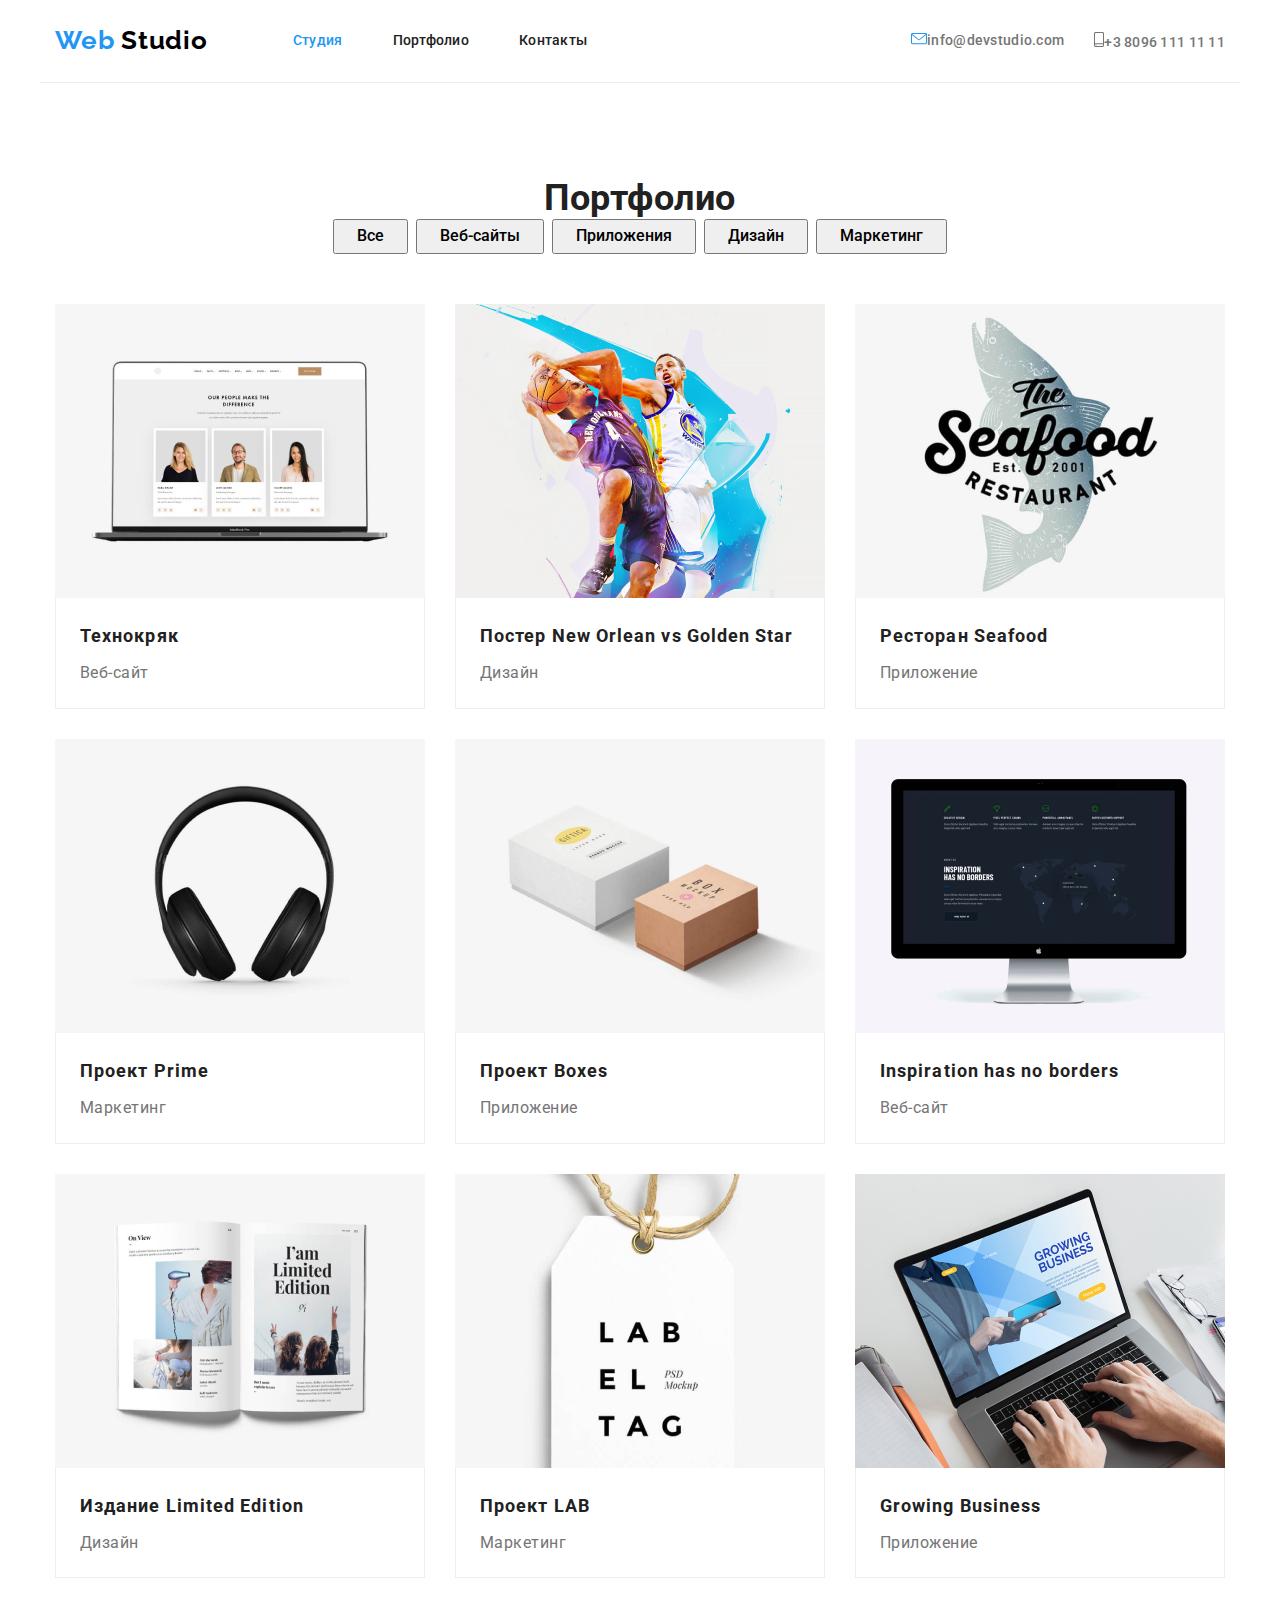
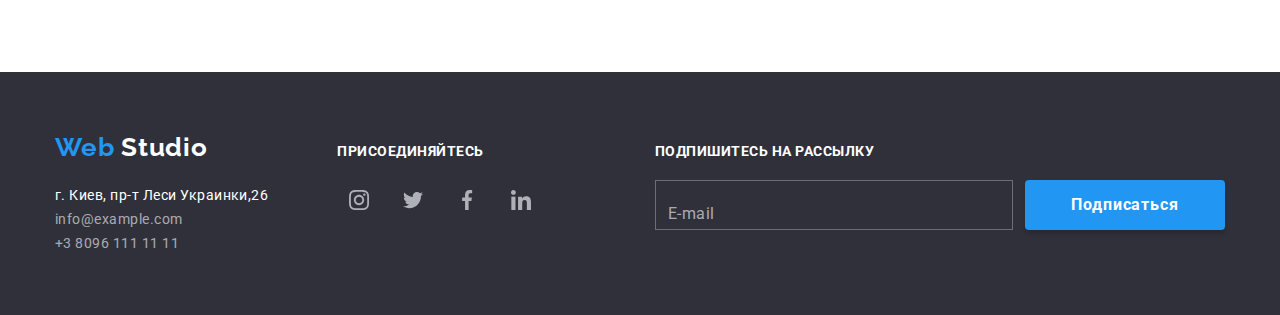
==== commit 81a83ba8: "no-copyright header-border-bottom" ====
--- a/portfolio.html
+++ b/portfolio.html
@@ -17,18 +17,22 @@
   <body class="page">
     <!--Header-->
     <header>
-      <nav class="container main-nav">
-        <a href="./" class="logo">
-          <span class="logo-blue">Web</span>
-          <span class="logo-black">Studio</span></a
-        >
-        <ul class="site-nav">
-          <li class="item"><a href="./index.html" class="link">Студия</a></li>
-          <li class="item">
-            <a href="./portfolio.html" class="link current">Портфолио</a>
-          </li>
-          <li class="item"><a href="" class="link">Контакты</a></li>
-        </ul>
+      <div class="container header">
+        <nav class="main-nav">
+          <a href="./" class="logo">
+            <span class="logo-blue">Web</span>
+            <span class="logo-black">Studio</span></a
+          >
+          <ul class="site-nav">
+            <li class="item">
+              <a href="./index.html" class="link current">Студия</a>
+            </li>
+            <li class="item">
+              <a href="./portfolio.html" class="link">Портфолио</a>
+            </li>
+            <li class="item"><a href="" class="link">Контакты</a></li>
+          </ul>
+        </nav>
         <ul class="auth-nav list">
           <li class="item">
             <a href="mailto:info@devstudio.com" class="link"
@@ -45,7 +49,7 @@
             >
           </li>
         </ul>
-      </nav>
+      </div>
     </header>
     <main>
       <section class="section">
@@ -331,9 +335,9 @@
           </div>
         </div>
       </div>
-      <div class="container">
+      <!-- <div class="container">
         <p class="copyright">2020 &verbar; Developed by GoIT Students</p>
-      </div>
+      </div> -->
     </footer>
   </body>
 </html>
--- a/css/styles.css
+++ b/css/styles.css
@@ -110,6 +110,15 @@
 
 /*nav*/
 
+.header {
+  display: flex;
+ border-bottom:1px solid #ECECEC;; 
+}
+
+.main-nav {
+  display: flex;
+}
+
 .site-nav {
   display:flex;
   list-style: none;
@@ -118,6 +127,7 @@
   margin-bottom: 0px;
   padding-left: 0;
   }
+
 .site-nav .item + .item {
   margin-left: 50px;
    
@@ -127,7 +137,6 @@
   padding-top: 32px;
   padding-bottom: 32px;
  
-
   color: var(--title-text-color);
   font-weight: 500;
   font-size: 14px;
@@ -170,12 +179,15 @@
 .container.footer-content {
   display: flex;
   align-items: baseline;
-  padding-top: 45px;
+  padding-top: 60px;
+  padding-bottom: 60px;
   
 }
 .footer-logo {
+ margin-top: 0;
  padding-top: 0;
-  padding-bottom: 8px;
+ padding-bottom: 0px;
+ margin-bottom: 20px;
 }
 .join {
   margin-left: 69px;
@@ -225,7 +237,7 @@
 .sub-field {
   display: flex;
   }
-.copyright {
+/* .copyright {
   margin-top: 0;
   margin-bottom: 0;
   padding-bottom: 21px;
@@ -236,7 +248,7 @@
   line-height: 2;
   text-align: center;
   border-top:  1px solid rgba(255, 255, 255, 0.1);
-}
+} */
 
 /* img */
 .img {  
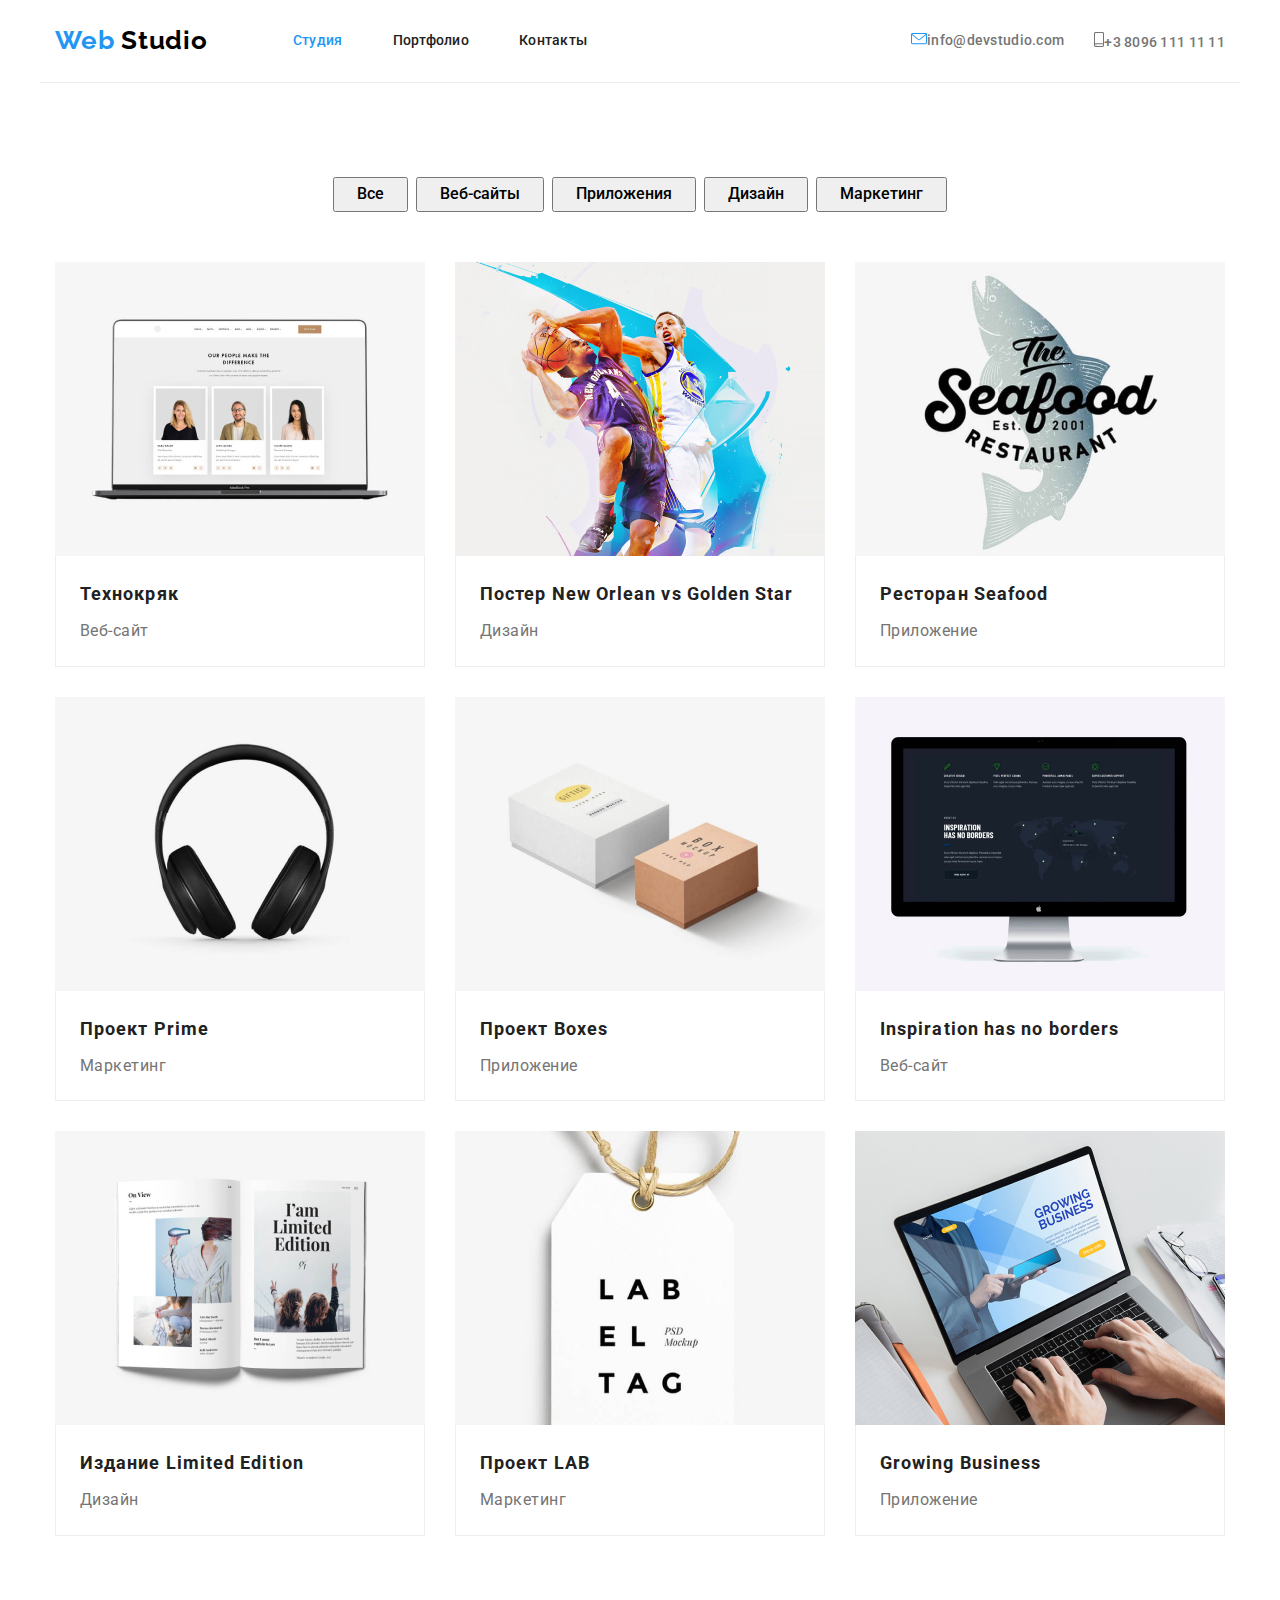
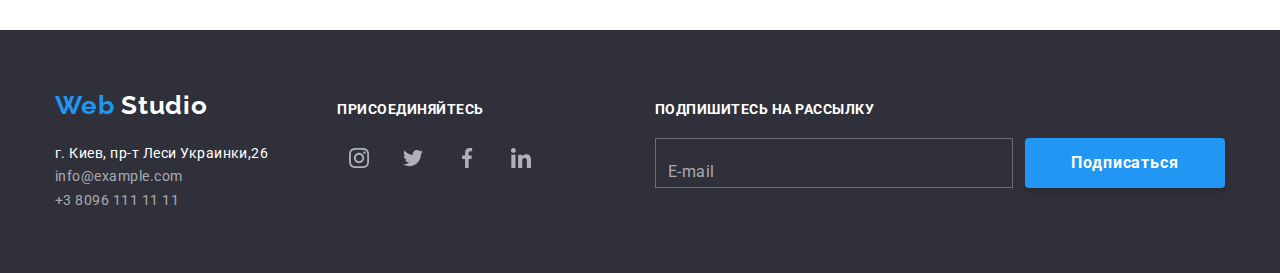
==== commit 11ac8bba: "final" ====
--- a/portfolio.html
+++ b/portfolio.html
@@ -54,7 +54,7 @@
     <main>
       <section class="section">
         <div class="container">
-          <h1 class="section-title hidden-title">Портфолио</h1>
+          <h1 class="section-title visually-hidden">Портфолио</h1>
           <!--Фильтр-->
           <div class="filter">
             <ul class="list filter-list">
--- a/css/styles.css
+++ b/css/styles.css
@@ -29,6 +29,17 @@
   --footer-background: #2f303a;
   --sec-bg-color: #f5f4fa;
 }
+/* Логический заголовок */
+.visually-hidden {
+        position: absolute;
+        width: 1px;
+        height: 1px;
+        margin: -1px;
+        border: 0;
+        padding: 0;
+        clip: rect(0 0 0 0);
+        overflow: hidden;
+      }
 
 /*оформление списков*/
 .list {
@@ -261,7 +272,10 @@
 
 /*hero*/
 .hero {
-  text-align: center;
+  width: 775px;
+  text-align: center;
+  margin-left: auto;
+  margin-right: auto;
 }
 .hero-title {
   margin-top: 0;
@@ -311,10 +325,7 @@
   text-align: center;
 
 }
- .hidden-title {
-   margin: 0;
-   padding: 0;
-}
+ 
 .section.no-padding-bottom {
   padding-bottom: 0;
 }
